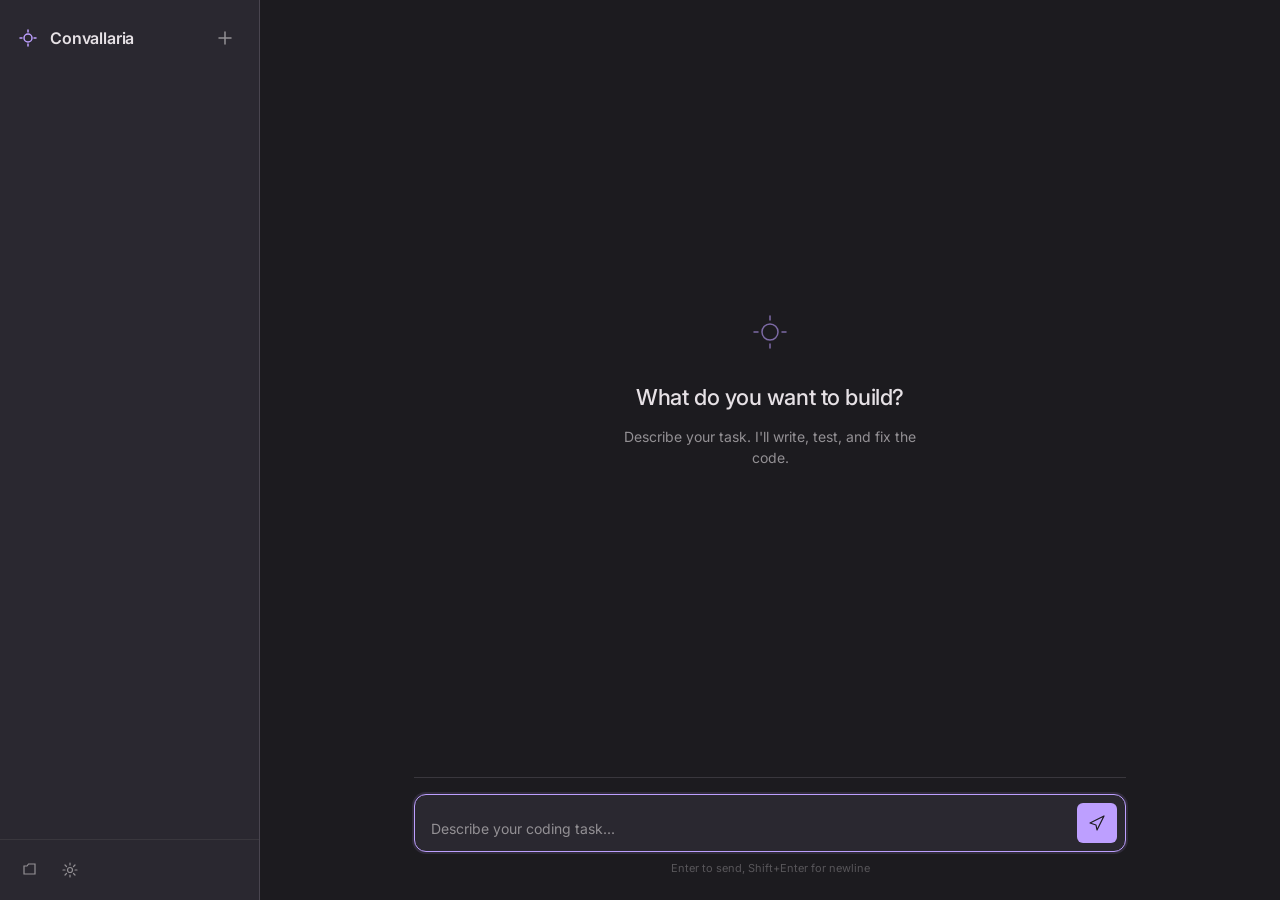
==== web/index.html @ 573dbaf0 "fix: chat area scroll by adding min-height:0 to flex parents" ====
<!DOCTYPE html>
<html lang="zh-CN">
<head>
    <meta charset="UTF-8">
    <meta name="viewport" content="width=device-width, initial-scale=1.0">
    <title>Convallaria — Coding Agent</title>
    <link rel="preconnect" href="https://fonts.googleapis.com">
    <link rel="preconnect" href="https://fonts.gstatic.com" crossorigin>
    <link href="https://fonts.googleapis.com/css2?family=Inter:wght@300;400;500;600&family=JetBrains+Mono:wght@400;500&display=swap" rel="stylesheet">
    <link rel="stylesheet" href="css/style.css?v=2">
</head>
<body>
    <div class="app-container">
        <!-- Sidebar -->
        <aside class="sidebar" id="sidebar">
            <div class="sidebar-header">
                <div class="logo">
                    <svg class="logo-icon" width="24" height="24" viewBox="0 0 24 24" fill="none">
                        <circle cx="12" cy="12" r="4" stroke="currentColor" stroke-width="1.5"/>
                        <path d="M12 4v2M12 18v2M4 12h2M18 12h2" stroke="currentColor" stroke-width="1.5" stroke-linecap="round"/>
                    </svg>
                    <span class="logo-text">Convallaria</span>
                </div>
                <button class="btn-icon" id="btn-new-chat" title="New session">
                    <svg width="20" height="20" viewBox="0 0 20 20" fill="none">
                        <path d="M10 4v12M4 10h12" stroke="currentColor" stroke-width="1.5" stroke-linecap="round"/>
                    </svg>
                </button>
            </div>
            <nav class="session-list" id="session-list">
                <!-- rendered by JS -->
            </nav>
            <div class="sidebar-footer">
                <button class="btn-icon" id="btn-toggle-files" title="File browser">
                    <svg width="18" height="18" viewBox="0 0 18 18" fill="none">
                        <path d="M3 5h3l1.5-2h6.5v10H3V5z" stroke="currentColor" stroke-width="1.2"/>
                    </svg>
                </button>
                <button class="btn-icon" id="btn-toggle-config" title="Settings">
                    <svg width="18" height="18" viewBox="0 0 18 18" fill="none">
                        <circle cx="9" cy="9" r="2.5" stroke="currentColor" stroke-width="1.2"/>
                        <path d="M9 4V2M9 16v-2M4 9H2M16 9h-2M5.5 5.5L4 4M14 14l-1.5-1.5M5.5 12.5L4 14M14 4l-1.5 1.5" stroke="currentColor" stroke-width="1.2" stroke-linecap="round"/>
                    </svg>
                </button>
            </div>
        </aside>

        <!-- Main Chat -->
        <main class="main">
            <div class="chat-container">
                <div class="chat-messages" id="chat-messages">
                    <div class="welcome">
                        <div class="welcome-icon">
                            <svg width="48" height="48" viewBox="0 0 48 48" fill="none">
                                <circle cx="24" cy="24" r="8" stroke="currentColor" stroke-width="1.5"/>
                                <path d="M24 8v4M24 36v4M8 24h4M36 24h4" stroke="currentColor" stroke-width="1.5" stroke-linecap="round"/>
                            </svg>
                        </div>
                        <h2 class="welcome-title">What do you want to build?</h2>
                        <p class="welcome-sub">Describe your task. I'll write, test, and fix the code.</p>
                    </div>
                </div>
                <div class="chat-input-area">
                    <div class="chat-input-wrapper" id="input-wrapper">
                        <textarea
                            id="chat-input"
                            class="chat-input"
                            placeholder="Describe your coding task..."
                            rows="1"
                            autofocus
                        ></textarea>
                        <button class="btn-send" id="btn-send" title="Send">
                            <svg width="18" height="18" viewBox="0 0 18 18" fill="none">
                                <path d="M2 9l14-7L9 16l-1-5-6-2z" stroke="currentColor" stroke-width="1.2" stroke-linejoin="round"/>
                            </svg>
                        </button>
                    </div>
                    <p class="input-hint">Enter to send, Shift+Enter for newline</p>
                </div>
            </div>
        </main>

        <!-- File Browser Panel -->
        <aside class="panel" id="file-panel" hidden>
            <div class="panel-header">
                <h3 class="panel-title">Files</h3>
                <button class="btn-icon" id="btn-close-files">
                    <svg width="16" height="16" viewBox="0 0 16 16" fill="none">
                        <path d="M4 4l8 8M12 4l-8 8" stroke="currentColor" stroke-width="1.5" stroke-linecap="round"/>
                    </svg>
                </button>
            </div>
            <div class="file-tree" id="file-tree">
                <p class="empty-state">Connect to a workspace to browse files</p>
            </div>
        </aside>

        <!-- Config Panel -->
        <aside class="panel" id="config-panel" hidden>
            <div class="panel-header">
                <h3 class="panel-title">Settings</h3>
                <button class="btn-icon" id="btn-close-config">
                    <svg width="16" height="16" viewBox="0 0 16 16" fill="none">
                        <path d="M4 4l8 8M12 4l-8 8" stroke="currentColor" stroke-width="1.5" stroke-linecap="round"/>
                    </svg>
                </button>
            </div>
            <div class="config-content" id="config-content">
                <p class="empty-state">Configuration coming soon</p>
            </div>
        </aside>
    </div>

    <!-- Approval Dialog -->
    <div class="approval-overlay" id="approval-overlay" hidden>
        <div class="approval-dialog">
            <h3 class="approval-title">Dangerous Action Detected</h3>
            <p class="approval-command" id="approval-command"></p>
            <p class="approval-reason" id="approval-reason"></p>
            <div class="approval-actions">
                <button class="btn-approve btn-deny" id="btn-deny">Deny</button>
                <button class="btn-approve btn-allow-once" id="btn-allow-once">Allow Once</button>
            </div>
        </div>
    </div>

    <script src="js/sse.js?v=2"></script>
    <script src="js/app.js?v=2"></script>
</body>
</html>
---- web/css/style.css ----
/* === Design Tokens === */
:root {
    --color-surface: #1c1b1f;
    --color-surface-variant: #2a2830;
    --color-primary: #bd9fff;
    --color-primary-dim: rgba(189, 159, 255, 0.12);
    --color-on-surface: #e6e1e5;
    --color-on-surface-dim: #939094;
    --color-outline: #49454f;
    --color-outline-subtle: #39373d;
    --color-tertiary: #5eeadb;
    --color-error: #f2b8b5;
    --color-user-bubble: #4a3d6b;

    --font-body: 'Inter', system-ui, sans-serif;
    --font-mono: 'JetBrains Mono', 'Cascadia Code', monospace;

    --sidebar-width: 260px;
    --panel-width: 300px;
    --radius-sm: 6px;
    --radius-md: 12px;
    --radius-lg: 16px;
    --ease-out: cubic-bezier(0.4, 0, 0.2, 1);
}

/* === Reset === */
*,
*::before,
*::after {
    margin: 0;
    padding: 0;
    box-sizing: border-box;
}

/* Ensure hidden attribute always works */
[hidden] {
    display: none !important;
}

html, body {
    height: 100%;
    background: var(--color-surface);
    color: var(--color-on-surface);
    font-family: var(--font-body);
    font-size: 14px;
    line-height: 1.5;
    -webkit-font-smoothing: antialiased;
}

/* === App Layout === */
.app-container {
    display: flex;
    height: 100vh;
    overflow: hidden;
}

/* === Sidebar === */
.sidebar {
    width: var(--sidebar-width);
    min-width: var(--sidebar-width);
    background: var(--color-surface-variant);
    border-right: 1px solid var(--color-outline);
    display: flex;
    flex-direction: column;
    user-select: none;
}

.sidebar-header {
    padding: 20px 16px 12px;
    display: flex;
    align-items: center;
    justify-content: space-between;
}

.logo {
    display: flex;
    align-items: center;
    gap: 10px;
    color: var(--color-on-surface);
}

.logo-icon {
    color: var(--color-primary);
    flex-shrink: 0;
}

.logo-text {
    font-size: 16px;
    font-weight: 600;
    letter-spacing: -0.01em;
}

.session-list {
    flex: 1;
    overflow-y: auto;
    padding: 8px 12px;
    scrollbar-width: thin;
    scrollbar-color: var(--color-outline) transparent;
}

.session-item {
    padding: 10px 12px;
    border-radius: var(--radius-sm);
    cursor: pointer;
    font-size: 13px;
    color: var(--color-on-surface-dim);
    transition: background 0.15s var(--ease-out), color 0.15s var(--ease-out);
    margin-bottom: 2px;
    white-space: nowrap;
    overflow: hidden;
    text-overflow: ellipsis;
}

.session-item:hover {
    background: rgba(255, 255, 255, 0.06);
    color: var(--color-on-surface);
}

.session-item.active {
    background: var(--color-primary-dim);
    color: var(--color-primary);
}

.sidebar-footer {
    padding: 12px;
    display: flex;
    gap: 4px;
    border-top: 1px solid var(--color-outline-subtle);
}

.sidebar-footer .btn-icon.active {
    background: var(--color-primary-dim);
    color: var(--color-primary);
}

/* === Buttons === */
.btn-icon {
    display: inline-flex;
    align-items: center;
    justify-content: center;
    width: 36px;
    height: 36px;
    border: none;
    border-radius: var(--radius-sm);
    background: transparent;
    color: var(--color-on-surface-dim);
    cursor: pointer;
    transition: background 0.15s var(--ease-out), color 0.15s var(--ease-out);
}

.btn-icon:hover {
    background: rgba(255, 255, 255, 0.08);
    color: var(--color-on-surface);
}

.btn-send {
    display: inline-flex;
    align-items: center;
    justify-content: center;
    width: 40px;
    height: 40px;
    border: none;
    border-radius: var(--radius-sm);
    background: var(--color-primary);
    color: var(--color-surface);
    cursor: pointer;
    flex-shrink: 0;
    transition: background 0.15s var(--ease-out), transform 0.15s var(--ease-out);
}

.btn-send:hover {
    background: #d0b9ff;
    transform: scale(1.04);
}

.btn-send:active {
    transform: scale(0.96);
}

/* === Main Chat Area === */
.main {
    flex: 1;
    display: flex;
    flex-direction: column;
    min-width: 0;
    min-height: 0;
}

.chat-container {
    flex: 1;
    display: flex;
    flex-direction: column;
    max-width: 760px;
    width: 100%;
    margin: 0 auto;
    padding: 0 24px;
    min-height: 0;
}

.chat-messages {
    flex: 1;
    overflow-y: auto;
    padding: 24px 0;
    scrollbar-width: thin;
    scrollbar-color: var(--color-outline) transparent;
}

/* === Welcome State === */
.welcome {
    display: flex;
    flex-direction: column;
    align-items: center;
    justify-content: center;
    height: 100%;
    text-align: center;
    gap: 12px;
}

.welcome-icon {
    color: var(--color-primary);
    opacity: 0.6;
    margin-bottom: 8px;
}

.welcome-title {
    font-size: 22px;
    font-weight: 500;
    letter-spacing: -0.02em;
    color: var(--color-on-surface);
}

.welcome-sub {
    font-size: 14px;
    color: var(--color-on-surface-dim);
    max-width: 320px;
}

/* === Messages === */
.message {
    margin-bottom: 20px;
    max-width: 85%;
    animation: messageIn 0.2s var(--ease-out);
}

@keyframes messageIn {
    from { opacity: 0; transform: translateY(6px); }
    to   { opacity: 1; transform: translateY(0); }
}

.message.user {
    margin-left: auto;
}

.message.user .message-bubble {
    background: var(--color-user-bubble);
    color: var(--color-on-surface);
    border-radius: var(--radius-lg) var(--radius-lg) 4px var(--radius-lg);
}

.message.assistant {
    margin-right: auto;
}

.message.assistant .message-bubble {
    background: var(--color-surface-variant);
    color: var(--color-on-surface);
    border-radius: var(--radius-lg) var(--radius-lg) var(--radius-lg) 4px;
    border: 1px solid var(--color-outline-subtle);
}

.message-bubble {
    padding: 12px 16px;
    font-size: 14px;
    line-height: 1.6;
    white-space: pre-wrap;
    word-break: break-word;
}

.message-bubble pre {
    font-family: var(--font-mono);
    font-size: 13px;
    background: rgba(0, 0, 0, 0.3);
    border-radius: var(--radius-sm);
    padding: 12px;
    overflow-x: auto;
    margin: 8px 0;
}

.message-bubble code {
    font-family: var(--font-mono);
    font-size: 13px;
}

.message-bubble p + p {
    margin-top: 8px;
}

.message.system .message-bubble {
    background: transparent;
    border: 1px dashed var(--color-outline);
    color: var(--color-on-surface-dim);
    font-size: 13px;
}

/* === Chat Input === */
.chat-input-area {
    padding: 16px 0 24px;
    border-top: 1px solid var(--color-outline-subtle);
}

.chat-input-wrapper {
    display: flex;
    align-items: flex-end;
    gap: 8px;
    background: var(--color-surface-variant);
    border: 1px solid var(--color-outline);
    border-radius: var(--radius-md);
    padding: 8px 8px 8px 16px;
    transition: border-color 0.2s var(--ease-out), box-shadow 0.2s var(--ease-out);
}

.chat-input-wrapper:focus-within {
    border-color: var(--color-primary);
    box-shadow: 0 0 0 2px var(--color-primary-dim);
}

/* Streaming indicator */
.chat-input-wrapper.streaming {
    border-color: var(--color-tertiary);
    animation: streamPulse 2s ease-in-out infinite;
}

@keyframes streamPulse {
    0%, 100% { box-shadow: 0 0 0 0 rgba(94, 234, 219, 0); }
    50%      { box-shadow: 0 0 0 3px rgba(94, 234, 219, 0.15); }
}

.chat-input {
    flex: 1;
    background: transparent;
    border: none;
    color: var(--color-on-surface);
    font-family: var(--font-body);
    font-size: 14px;
    line-height: 1.5;
    resize: none;
    outline: none;
    max-height: 120px;
    padding: 4px 0;
}

.chat-input::placeholder {
    color: var(--color-on-surface-dim);
}

.input-hint {
    text-align: center;
    font-size: 11px;
    color: var(--color-on-surface-dim);
    margin-top: 8px;
    opacity: 0.5;
}

/* === Panels (File / Config) === */
.panel {
    width: var(--panel-width);
    min-width: var(--panel-width);
    background: var(--color-surface-variant);
    border-left: 1px solid var(--color-outline);
    display: flex;
    flex-direction: column;
    animation: panelIn 0.15s var(--ease-out);
}

@keyframes panelIn {
    from { opacity: 0; transform: translateX(10px); }
    to   { opacity: 1; transform: translateX(0); }
}

.panel-header {
    padding: 20px 16px 12px;
    display: flex;
    align-items: center;
    justify-content: space-between;
    border-bottom: 1px solid var(--color-outline-subtle);
}

.panel-title {
    font-size: 15px;
    font-weight: 500;
    color: var(--color-on-surface);
}

.file-tree,
.config-content {
    flex: 1;
    padding: 16px;
    overflow-y: auto;
}

.empty-state {
    text-align: center;
    color: var(--color-on-surface-dim);
    font-size: 13px;
    margin-top: 40px;
    opacity: 0.6;
}

/* === Scrollbar === */
::-webkit-scrollbar {
    width: 6px;
}

::-webkit-scrollbar-track {
    background: transparent;
}

::-webkit-scrollbar-thumb {
    background: var(--color-outline);
    border-radius: 3px;
}

::-webkit-scrollbar-thumb:hover {
    background: var(--color-on-surface-dim);
}

/* === Responsive === */
@media (max-width: 900px) {
    .sidebar { display: none; }
    .panel { display: none; }
    .chat-container { padding: 0 16px; }
}

/* === Approval Dialog === */
.approval-overlay {
    position: fixed;
    inset: 0;
    background: rgba(0, 0, 0, 0.6);
    display: flex;
    align-items: center;
    justify-content: center;
    z-index: 1000;
    animation: fadeIn 0.15s var(--ease-out);
}

.approval-overlay[hidden] {
    display: none;
}

@keyframes fadeIn {
    from { opacity: 0; }
    to   { opacity: 1; }
}

.approval-dialog {
    background: var(--color-surface-variant);
    border: 1px solid var(--color-outline);
    border-radius: var(--radius-lg);
    padding: 24px;
    max-width: 420px;
    width: 90%;
    animation: dialogIn 0.2s var(--ease-out);
}

@keyframes dialogIn {
    from { opacity: 0; transform: scale(0.95) translateY(8px); }
    to   { opacity: 1; transform: scale(1) translateY(0); }
}

.approval-title {
    font-size: 16px;
    font-weight: 600;
    color: var(--color-error);
    margin-bottom: 12px;
}

.approval-command {
    font-family: var(--font-mono);
    font-size: 13px;
    background: rgba(0, 0, 0, 0.3);
    padding: 10px 12px;
    border-radius: var(--radius-sm);
    margin-bottom: 8px;
    word-break: break-all;
}

.approval-reason {
    font-size: 13px;
    color: var(--color-on-surface-dim);
    margin-bottom: 20px;
}

.approval-actions {
    display: flex;
    gap: 8px;
    justify-content: flex-end;
}

.btn-approve {
    padding: 8px 16px;
    border-radius: var(--radius-sm);
    font-size: 13px;
    font-weight: 500;
    cursor: pointer;
    border: none;
    transition: background 0.15s var(--ease-out);
}

.btn-deny {
    background: var(--color-outline);
    color: var(--color-on-surface);
}

.btn-deny:hover {
    background: #5a5660;
}

.btn-allow-once {
    background: var(--color-primary);
    color: var(--color-surface);
}

.btn-allow-once:hover {
    background: #d0b9ff;
}

/* === File Tree === */
.file-entry {
    padding: 6px 8px;
    border-radius: 4px;
    font-size: 13px;
    cursor: default;
    font-family: var(--font-mono);
    color: var(--color-on-surface-dim);
}

.file-entry.is-dir {
    color: var(--color-primary);
}

.file-entry:hover {
    background: rgba(255, 255, 255, 0.05);
}

/* === Config Panel === */
.config-section {
    margin-bottom: 16px;
}

.config-label {
    font-size: 11px;
    font-weight: 500;
    text-transform: uppercase;
    letter-spacing: 0.05em;
    color: var(--color-on-surface-dim);
    display: block;
    margin-bottom: 4px;
}

.config-value {
    font-size: 14px;
    color: var(--color-on-surface);
    padding: 8px 12px;
    background: rgba(0, 0, 0, 0.2);
    border-radius: var(--radius-sm);
}
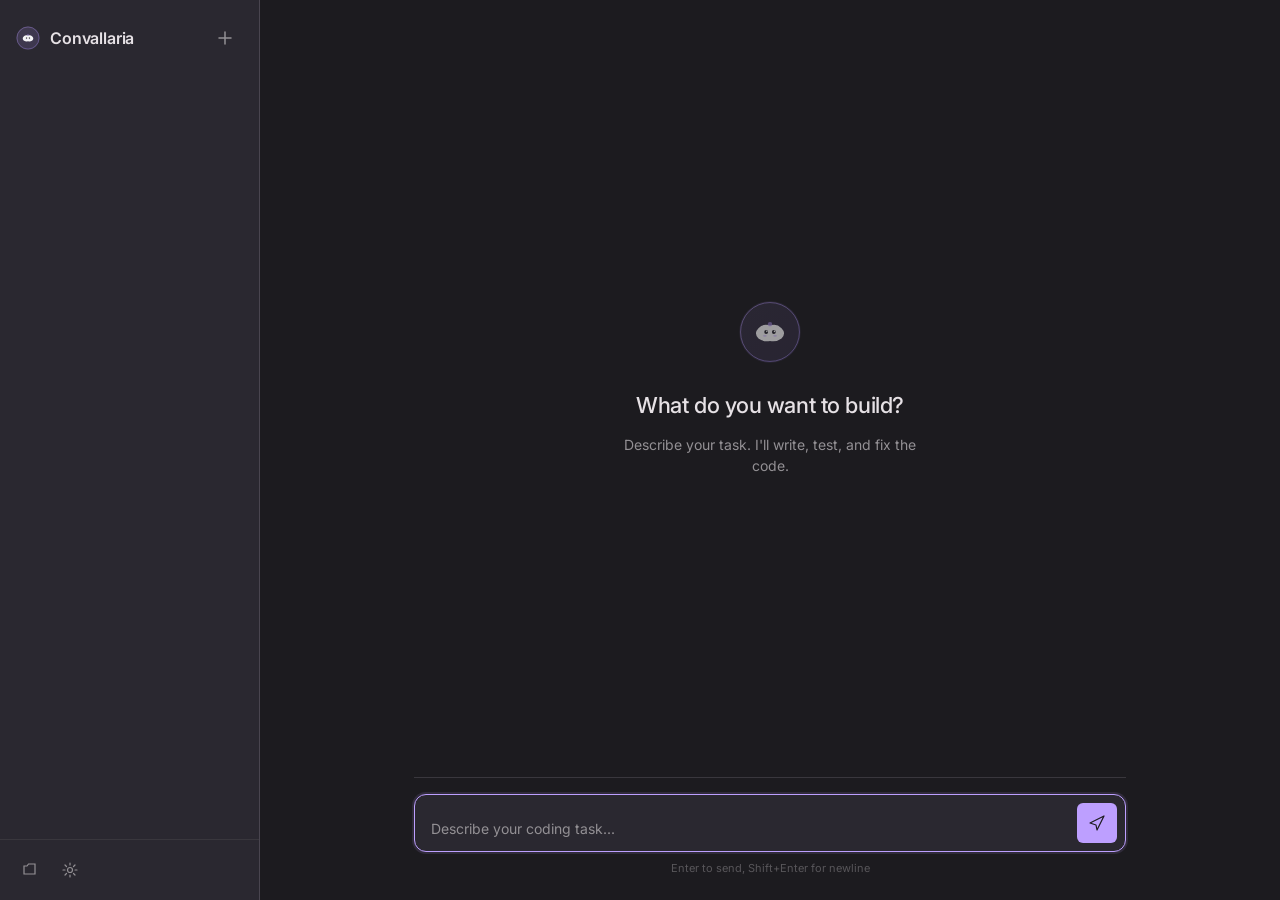
==== commit 0a79d827: "feat: replace logo with Lily of the Valley icon, add avatar to assistant messages" ====
--- a/web/index.html
+++ b/web/index.html
@@ -7,7 +7,7 @@
     <link rel="preconnect" href="https://fonts.googleapis.com">
     <link rel="preconnect" href="https://fonts.gstatic.com" crossorigin>
     <link href="https://fonts.googleapis.com/css2?family=Inter:wght@300;400;500;600&family=JetBrains+Mono:wght@400;500&display=swap" rel="stylesheet">
-    <link rel="stylesheet" href="css/style.css?v=2">
+    <link rel="stylesheet" href="css/style.css?v=3">
 </head>
 <body>
     <div class="app-container">
@@ -15,9 +15,23 @@
         <aside class="sidebar" id="sidebar">
             <div class="sidebar-header">
                 <div class="logo">
-                    <svg class="logo-icon" width="24" height="24" viewBox="0 0 24 24" fill="none">
-                        <circle cx="12" cy="12" r="4" stroke="currentColor" stroke-width="1.5"/>
-                        <path d="M12 4v2M12 18v2M4 12h2M18 12h2" stroke="currentColor" stroke-width="1.5" stroke-linecap="round"/>
+                    <svg class="logo-icon" width="24" height="24" viewBox="0 0 100 100" fill="none">
+                        <defs>
+                            <linearGradient id="logo-grad" x1="0" y1="0" x2="1" y2="1">
+                                <stop offset="0%" stop-color="#bd9fff"/>
+                                <stop offset="100%" stop-color="#a78bfa"/>
+                            </linearGradient>
+                        </defs>
+                        <circle cx="50" cy="50" r="48" fill="url(#logo-grad)" opacity="0.15"/>
+                        <circle cx="50" cy="50" r="46" fill="none" stroke="url(#logo-grad)" stroke-width="2" opacity="0.7"/>
+                        <path d="M50 40 Q40 36 32 44 Q24 52 32 60 Q40 66 50 64 Q60 66 68 60 Q76 52 68 44 Q60 36 50 40Z" fill="white" opacity="0.95"/>
+                        <circle cx="44" cy="50" r="3" fill="#2a2830"/>
+                        <circle cx="45" cy="49" r="1.2" fill="white"/>
+                        <circle cx="56" cy="50" r="3" fill="#2a2830"/>
+                        <circle cx="57" cy="49" r="1.2" fill="white"/>
+                        <ellipse cx="42" cy="56" rx="3" ry="1.5" fill="#bd9fff" opacity="0.5"/>
+                        <ellipse cx="58" cy="56" rx="3" ry="1.5" fill="#bd9fff" opacity="0.5"/>
+                        <circle cx="50" cy="38" r="3.5" fill="#bd9fff" opacity="0.6"/>
                     </svg>
                     <span class="logo-text">Convallaria</span>
                 </div>
@@ -51,9 +65,23 @@
                 <div class="chat-messages" id="chat-messages">
                     <div class="welcome">
                         <div class="welcome-icon">
-                            <svg width="48" height="48" viewBox="0 0 48 48" fill="none">
-                                <circle cx="24" cy="24" r="8" stroke="currentColor" stroke-width="1.5"/>
-                                <path d="M24 8v4M24 36v4M8 24h4M36 24h4" stroke="currentColor" stroke-width="1.5" stroke-linecap="round"/>
+                            <svg width="64" height="64" viewBox="0 0 100 100" fill="none">
+                                <defs>
+                                    <linearGradient id="welc-grad" x1="0" y1="0" x2="1" y2="1">
+                                        <stop offset="0%" stop-color="#bd9fff"/>
+                                        <stop offset="100%" stop-color="#a78bfa"/>
+                                    </linearGradient>
+                                </defs>
+                                <circle cx="50" cy="50" r="48" fill="url(#welc-grad)" opacity="0.15"/>
+                                <circle cx="50" cy="50" r="46" fill="none" stroke="url(#welc-grad)" stroke-width="1.5" opacity="0.6"/>
+                                <path d="M50 40 Q40 36 32 44 Q24 52 32 60 Q40 66 50 64 Q60 66 68 60 Q76 52 68 44 Q60 36 50 40Z" fill="white" opacity="0.95"/>
+                                <circle cx="44" cy="50" r="3" fill="#2a2830"/>
+                                <circle cx="45" cy="49" r="1.2" fill="white"/>
+                                <circle cx="56" cy="50" r="3" fill="#2a2830"/>
+                                <circle cx="57" cy="49" r="1.2" fill="white"/>
+                                <ellipse cx="42" cy="56" rx="3" ry="1.5" fill="#bd9fff" opacity="0.5"/>
+                                <ellipse cx="58" cy="56" rx="3" ry="1.5" fill="#bd9fff" opacity="0.5"/>
+                                <circle cx="50" cy="38" r="3.5" fill="#bd9fff" opacity="0.6"/>
                             </svg>
                         </div>
                         <h2 class="welcome-title">What do you want to build?</h2>
--- a/web/css/style.css
+++ b/web/css/style.css
@@ -259,6 +259,14 @@
 
 .message.assistant {
     margin-right: auto;
+    display: flex;
+    align-items: flex-start;
+    gap: 10px;
+}
+
+.msg-avatar-icon {
+    flex-shrink: 0;
+    margin-top: 2px;
 }
 
 .message.assistant .message-bubble {
